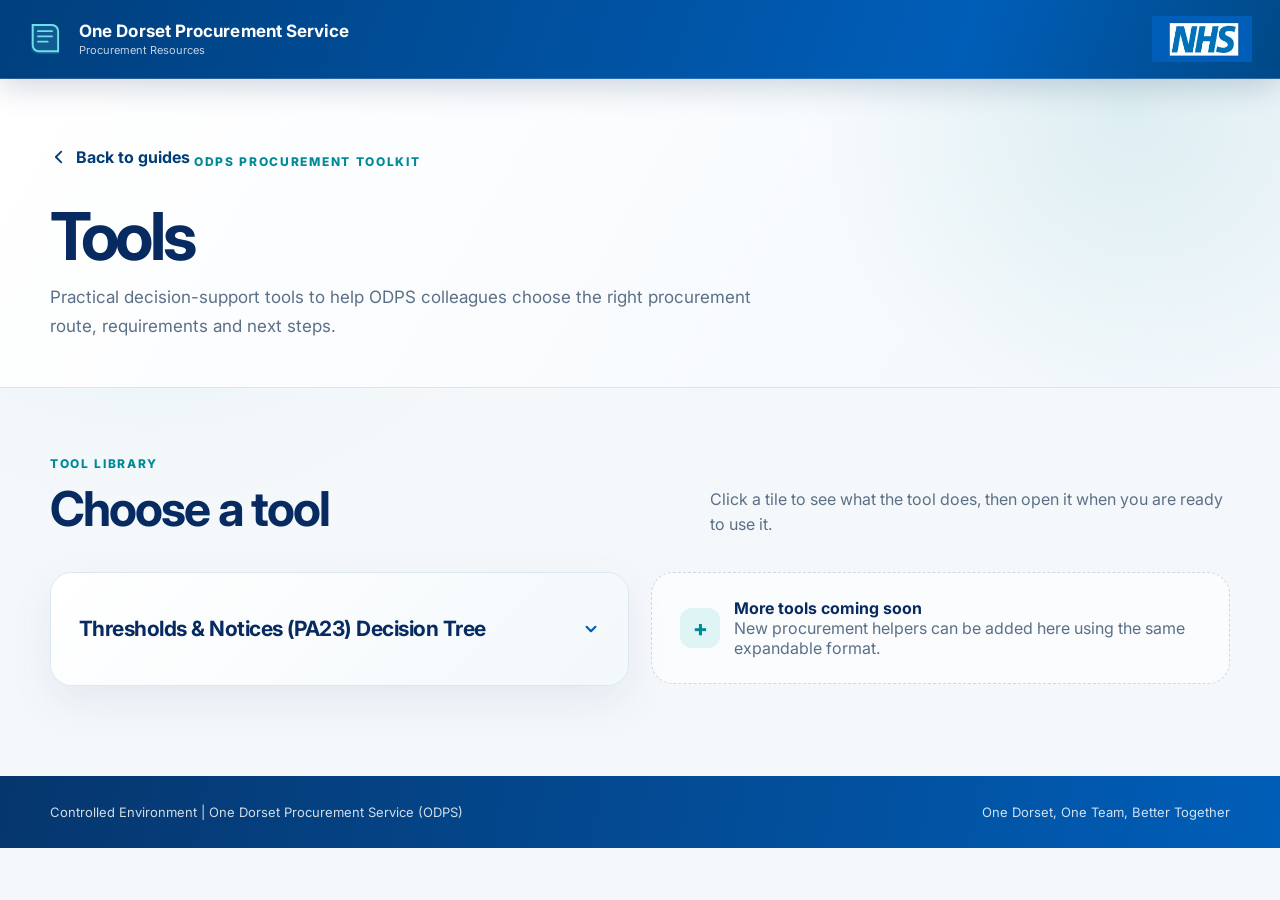
==== tools.html @ b91f0a45 "Add files via upload" ====
<!doctype html>
<html lang="en">
<head>
  <meta charset="utf-8" />
  <meta name="viewport" content="width=device-width, initial-scale=1" />
  <meta name="theme-color" content="#003d78" />
  <title>ODPS Procurement Tools</title>
  <link rel="stylesheet" href="styles.css" />
  <style>
    .tools-page-hero {
      padding: 68px 0 46px;
      background:
        radial-gradient(circle at 88% 10%, rgba(0,138,150,.10), transparent 20rem),
        linear-gradient(120deg, #fff, #f3f8fc);
      border-bottom: 1px solid var(--line);
    }

    .tools-page-hero h1 {
      margin: 10px 0 14px;
      color: var(--navy);
      font-size: clamp(40px, 6vw, 66px);
      line-height: 1;
      letter-spacing: -.05em;
    }

    .tools-page-hero p {
      max-width: 720px;
      margin: 0;
      color: var(--muted);
      font-size: 17px;
      line-height: 1.7;
    }

    .tools-back {
      display: inline-flex;
      align-items: center;
      gap: 8px;
      margin-bottom: 26px;
      color: var(--deep-blue);
      text-decoration: none;
      font-weight: 700;
    }

    .tools-back svg { width: 18px; height: 18px; }

    .tools-library {
      padding: 64px 0 90px;
    }

    .tools-grid {
      display: grid;
      grid-template-columns: repeat(2, minmax(0, 1fr));
      align-items: start;
      gap: 22px;
    }

    .tool-card {
      overflow: hidden;
      border: 1px solid #dbe8f2;
      border-radius: 22px;
      background: #fff;
      box-shadow: 0 16px 44px rgba(10,58,102,.08);
    }

    .tool-summary {
      width: 100%;
      min-height: 112px;
      padding: 25px 66px 25px 28px;
      position: relative;
      display: flex;
      align-items: center;
      border: 0;
      background: linear-gradient(135deg, #fff, #f3f8fb);
      color: var(--navy);
      text-align: left;
      cursor: pointer;
    }

    .tool-summary strong {
      font-size: 21px;
      line-height: 1.3;
      letter-spacing: -.025em;
    }

    .tool-summary svg {
      position: absolute;
      right: 26px;
      width: 22px;
      height: 22px;
      color: var(--nhs-blue);
    }

    .tool-expanded {
      display: none;
      grid-template-columns: 1.08fr .92fr;
      min-height: 360px;
      cursor: pointer;
    }

    .tool-card.is-expanded .tool-summary { display: none; }
    .tool-card.is-expanded .tool-expanded { display: grid; }

    .tool-content {
      padding: 36px;
    }

    .tool-kicker {
      color: var(--teal);
      font-size: 12px;
      font-weight: 800;
      letter-spacing: .11em;
      text-transform: uppercase;
    }

    .tool-content h2 {
      margin: 14px 0 13px;
      color: var(--navy);
      font-size: 30px;
      line-height: 1.16;
      letter-spacing: -.035em;
    }

    .tool-content p {
      margin: 0;
      color: var(--muted);
      line-height: 1.65;
    }

    .tool-actions {
      margin-top: 28px;
      display: flex;
      gap: 10px;
      flex-wrap: wrap;
    }

    .tool-visual {
      position: relative;
      overflow: hidden;
      min-height: 300px;
      background:
        radial-gradient(circle at 70% 18%, rgba(76,213,223,.36), transparent 22%),
        linear-gradient(155deg, #0067b9, #064884 56%, #072d61);
    }

    .tool-visual::before,
    .tool-visual::after {
      content: "";
      position: absolute;
      border-radius: 50%;
      border: 1px solid rgba(255,255,255,.16);
    }

    .tool-visual::before {
      width: 310px; height: 310px;
      right: -120px; top: -120px;
    }

    .tool-visual::after {
      width: 220px; height: 220px;
      right: -60px; top: -60px;
    }

    .decision-tree-icon {
      position: absolute;
      left: 50%;
      top: 50%;
      width: 170px;
      height: 170px;
      transform: translate(-50%, -50%);
      color: rgba(255,255,255,.96);
    }

    .decision-tree-icon circle,
    .decision-tree-icon rect {
      fill: rgba(255,255,255,.12);
      stroke: currentColor;
      stroke-width: 2.3;
    }

    .decision-tree-icon path {
      fill: none;
      stroke: currentColor;
      stroke-width: 2.3;
      stroke-linecap: round;
      stroke-linejoin: round;
    }

    .tool-collapse {
      position: absolute;
      top: 15px;
      right: 15px;
      z-index: 4;
      width: 38px;
      height: 38px;
      display: grid;
      place-items: center;
      padding: 0;
      border: 1px solid rgba(255,255,255,.6);
      border-radius: 999px;
      background: rgba(255,255,255,.94);
      color: var(--deep-blue);
    }

    .tool-expanded { position: relative; }
    .tool-collapse svg { width: 20px; height: 20px; }

    .tools-coming {
      min-height: 112px;
      padding: 24px 28px;
      display: flex;
      align-items: center;
      gap: 14px;
      border: 1px dashed #c8dae8;
      border-radius: 22px;
      background: rgba(255,255,255,.5);
      color: var(--muted);
    }

    .tools-coming span {
      width: 40px;
      height: 40px;
      display: grid;
      place-items: center;
      flex: 0 0 40px;
      border-radius: 12px;
      background: var(--teal-soft);
      color: var(--teal);
      font-size: 22px;
      font-weight: 800;
    }

    .tools-coming strong { color: var(--navy); }

    @media (max-width: 850px) {
      .tools-grid { grid-template-columns: 1fr; }
    }

    @media (max-width: 640px) {
      .tools-page-hero { padding-top: 46px; }
      .tool-expanded {
        grid-template-columns: 1fr;
      }
      .tool-visual {
        min-height: 230px;
        order: -1;
      }
      .tool-content { padding: 28px; }
      .tool-content h2 { font-size: 26px; }
    }
  </style>
</head>
<body>
  <a class="skip-link" href="#main">Skip to content</a>

  <header class="site-header">
    <div class="header-inner">
      <a class="brand" href="index.html" aria-label="ODPS Procurement Guides home">
        <span class="brand-mark" aria-hidden="true">
          <svg viewBox="0 0 48 48">
            <path d="M8 7h24a8 8 0 0 1 8 8v26H16a8 8 0 0 1-8-8V7Z" fill="currentColor" opacity=".16"/>
            <path d="M10 8h22a7 7 0 0 1 7 7v23H17a7 7 0 0 1-7-7V8Z" fill="none" stroke="currentColor" stroke-width="2.2"/>
            <path d="M16 15h16M16 21h16M16 27h11" stroke="currentColor" stroke-width="2.2" stroke-linecap="round"/>
          </svg>
        </span>
        <span>
          <strong>One Dorset Procurement Service</strong>
          <small>Procurement Resources</small>
        </span>
      </a>
      <a class="nhs-logo-link" href="https://intranet.uhd.nhs.uk/" aria-label="Open UHD intranet"><img src="assets/nhs-logo.png" alt="NHS" /></a>
    </div>
  </header>

  <main id="main">
    <section class="tools-page-hero">
      <div class="shell">
        <a class="tools-back" href="index.html">
          <svg viewBox="0 0 20 20" aria-hidden="true"><path d="m12.5 4-6 6 6 6" fill="none" stroke="currentColor" stroke-width="2" stroke-linecap="round" stroke-linejoin="round"/></svg>
          Back to guides
        </a>
        <span class="eyebrow">ODPS Procurement Toolkit</span>
        <h1>Tools</h1>
        <p>Practical decision-support tools to help ODPS colleagues choose the right procurement route, requirements and next steps.</p>
      </div>
    </section>

    <section class="tools-library">
      <div class="shell">
        <div class="section-heading">
          <div>
            <span class="eyebrow">Tool library</span>
            <h2>Choose a tool</h2>
          </div>
          <p>Click a tile to see what the tool does, then open it when you are ready to use it.</p>
        </div>

        <div class="tools-grid">
          <article class="tool-card is-collapsed" id="threshold-tool-card">
            <button class="tool-summary" type="button" aria-expanded="false" aria-controls="threshold-tool-details">
              <strong>Thresholds &amp; Notices (PA23) Decision Tree</strong>
              <svg viewBox="0 0 20 20" aria-hidden="true"><path d="m6 8 4 4 4-4" fill="none" stroke="currentColor" stroke-width="2" stroke-linecap="round" stroke-linejoin="round"/></svg>
            </button>

            <div class="tool-expanded" id="threshold-tool-details">
              <div class="tool-content">
                <div class="tool-kicker">Procurement Act 2023</div>
                <h2>Thresholds &amp; Notices (PA23) Decision Tree</h2>
                <p>Work through a short decision tree to identify the relevant UK public procurement threshold and the mandatory or contextual notices associated with it.</p>
                <div class="tool-actions">
                  <a class="primary-button" href="tools/thresholds-notices-pa23.html">
                    Open tool
                    <svg viewBox="0 0 20 20" aria-hidden="true"><path d="m7 4 6 6-6 6" fill="none" stroke="currentColor" stroke-width="2" stroke-linecap="round" stroke-linejoin="round"/></svg>
                  </a>
                </div>
              </div>

              <div class="tool-visual" aria-hidden="true">
                <svg class="decision-tree-icon" viewBox="0 0 180 180">
                  <rect x="58" y="18" width="64" height="34" rx="10"/>
                  <circle cx="48" cy="104" r="22"/>
                  <circle cx="90" cy="142" r="22"/>
                  <circle cx="132" cy="104" r="22"/>
                  <path d="M90 52v25M90 77H48v5M90 77h42v5M90 77v43"/>
                  <path d="M40 103h16M82 141h16M124 103h16"/>
                </svg>
              </div>

              <button class="tool-collapse" type="button" aria-label="Collapse Thresholds and Notices tool">
                <svg viewBox="0 0 20 20" aria-hidden="true"><path d="m6 12 4-4 4 4" fill="none" stroke="currentColor" stroke-width="2" stroke-linecap="round" stroke-linejoin="round"/></svg>
              </button>
            </div>
          </article>

          <aside class="tools-coming">
            <span aria-hidden="true">+</span>
            <div>
              <strong>More tools coming soon</strong><br>
              New procurement helpers can be added here using the same expandable format.
            </div>
          </aside>
        </div>
      </div>
    </section>
  </main>

  <footer>
    <div class="shell footer-inner">
      <span>Controlled Environment | One Dorset Procurement Service (ODPS)</span>
      <span>One Dorset, One Team, Better Together</span>
    </div>
  </footer>

  <script>
    const card = document.querySelector("#threshold-tool-card");
    const summary = card.querySelector(".tool-summary");
    const collapse = card.querySelector(".tool-collapse");

    function setExpanded(expanded) {
      card.classList.toggle("is-expanded", expanded);
      card.classList.toggle("is-collapsed", !expanded);
      summary.setAttribute("aria-expanded", String(expanded));
    }

    card.addEventListener("click", (event) => {
      const interactive = event.target.closest("button, a, input, select, textarea, label");

      if (interactive === summary) {
        setExpanded(!card.classList.contains("is-expanded"));
        return;
      }

      if (interactive) return;
      setExpanded(!card.classList.contains("is-expanded"));
    });

    collapse.addEventListener("click", () => {
      setExpanded(false);
      summary.focus();
    });
  </script>
</body>
</html>
---- styles.css ----
@import url('https://fonts.googleapis.com/css2?family=Inter:wght@400;500;600;700;800&display=swap');

:root {
  --nhs-blue: #005eb8;
  --deep-blue: #003d78;
  --navy: #072b61;
  --ink: #102a43;
  --muted: #5b7087;
  --teal: #008a96;
  --teal-soft: #dff4f4;
  --sky: #e9f3fb;
  --paper: #ffffff;
  --off-white: #f5f8fb;
  --line: #d9e5ef;
  --green: #4c9f38;
  --shadow: 0 24px 70px rgba(0, 50, 100, .16);
  --radius: 24px;
}

* { box-sizing: border-box; }

html {
  scroll-behavior: smooth;
  background: var(--off-white);
}

body {
  margin: 0;
  color: var(--ink);
  background:
    radial-gradient(circle at 12% 10%, rgba(0, 174, 199, .08), transparent 28rem),
    var(--off-white);
  font-family: Inter, Arial, Helvetica, sans-serif;
  -webkit-font-smoothing: antialiased;
}

button, a { font: inherit; }
button { cursor: pointer; }

img { max-width: 100%; display: block; }

.skip-link {
  position: fixed;
  top: 10px;
  left: 10px;
  z-index: 100;
  padding: 10px 14px;
  border-radius: 10px;
  background: #fff;
  color: var(--navy);
  transform: translateY(-160%);
}
.skip-link:focus { transform: translateY(0); }

.shell {
  width: min(1180px, calc(100% - 48px));
  margin: 0 auto;
}

.site-header {
  position: sticky;
  top: 0;
  z-index: 30;
  color: white;
  background: linear-gradient(110deg, #003f7d 0%, #005eb8 75%, #004987 100%);
  border-bottom: 1px solid rgba(255,255,255,.16);
  box-shadow: 0 8px 30px rgba(0, 38, 82, .18);
}

.header-inner {
  width: min(1280px, calc(100% - 48px));
  min-height: 78px;
  margin: 0 auto;
  display: flex;
  align-items: center;
  justify-content: space-between;
}

.brand {
  color: white;
  display: inline-flex;
  align-items: center;
  gap: 13px;
  text-decoration: none;
}

.brand-mark {
  width: 42px;
  height: 42px;
  display: grid;
  place-items: center;
  color: #6ee0e8;
}
.brand-mark svg { width: 100%; height: 100%; }

.brand strong {
  display: block;
  font-size: 19px;
  letter-spacing: .02em;
}
.brand small {
  display: block;
  margin-top: 2px;
  font-size: 12px;
  color: rgba(255,255,255,.76);
}

.nhs-badge {
  background: #fff;
  color: var(--nhs-blue);
  padding: 4px 9px 3px;
  font-size: 27px;
  font-weight: 800;
  letter-spacing: -2px;
  font-style: italic;
  line-height: 1;
  transform: skew(-1deg);
}

.hero {
  position: relative;
  overflow: hidden;
  background:
    linear-gradient(120deg, rgba(255,255,255,.96), rgba(243,249,253,.96));
  border-bottom: 1px solid var(--line);
}

.hero::after {
  content: "";
  position: absolute;
  right: -120px;
  bottom: -180px;
  width: 480px;
  height: 480px;
  border-radius: 50%;
  border: 1px solid rgba(0, 94, 184, .10);
  box-shadow:
    0 0 0 55px rgba(0, 94, 184, .025),
    0 0 0 110px rgba(0, 138, 150, .022);
}

.hero-grid {
  min-height: 590px;
  display: grid;
  grid-template-columns: 1.15fr .85fr;
  align-items: center;
  gap: 80px;
  padding-top: 72px;
  padding-bottom: 72px;
  position: relative;
  z-index: 2;
}

.eyebrow {
  display: inline-block;
  color: var(--teal);
  font-size: 12px;
  font-weight: 800;
  letter-spacing: .14em;
  text-transform: uppercase;
}

.hero h1 {
  margin: 16px 0 20px;
  color: var(--navy);
  font-size: clamp(46px, 6vw, 76px);
  line-height: .98;
  letter-spacing: -.055em;
}
.hero h1 span { color: var(--nhs-blue); }

.hero-lead {
  max-width: 670px;
  margin: 0 0 32px;
  color: var(--muted);
  font-size: 18px;
  line-height: 1.7;
}

.primary-cta,
.primary-button,
.secondary-button,
.text-button,
.icon-button {
  border: 0;
  text-decoration: none;
  display: inline-flex;
  align-items: center;
  justify-content: center;
}

.reader-tools {
  justify-self: end;
  display: flex;
  align-items: center;
  gap: 9px;
}

.reader-download {
  min-height: 40px;
  padding: 0 13px;
  display: inline-flex;
  align-items: center;
  justify-content: center;
  gap: 7px;
  border: 1px solid #cbd9e3;
  border-radius: 10px;
  background: #fff;
  color: var(--deep-blue);
  text-decoration: none;
  font-size: 13px;
  font-weight: 700;
  transition: background .18s ease, border-color .18s ease, transform .18s ease;
}
.reader-download[hidden] { display: none; }
.reader-download:hover {
  transform: translateY(-1px);
  background: #f4f9fc;
  border-color: #9fbdd0;
}
.reader-download:focus-visible {
  outline: 3px solid rgba(0, 94, 184, .24);
  outline-offset: 2px;
}
.reader-download svg { width: 17px; height: 17px; }

.primary-cta,
.primary-button {
  gap: 9px;
  padding: 14px 20px;
  border-radius: 12px;
  background: linear-gradient(135deg, var(--nhs-blue), #003f7d);
  color: #fff;
  font-weight: 700;
  box-shadow: 0 12px 28px rgba(0, 94, 184, .22);
  transition: transform .18s ease, box-shadow .18s ease;
}

.primary-cta:hover,
.primary-button:hover {
  transform: translateY(-2px);
  box-shadow: 0 16px 34px rgba(0, 94, 184, .28);
}
.primary-cta svg, .primary-button svg, .secondary-button svg, .text-button svg {
  width: 18px;
  height: 18px;
}

.hero-card {
  min-height: 420px;
  display: grid;
  place-items: center;
  perspective: 1400px;
}

.mini-book {
  width: min(390px, 90%);
  aspect-ratio: .76;
  position: relative;
  transform: rotateY(-8deg) rotateX(3deg) rotateZ(1deg);
  transform-style: preserve-3d;
}

.mini-page {
  position: absolute;
  inset: 0;
  border-radius: 4px 16px 16px 4px;
  background: #fff;
  border: 1px solid #dfeaf3;
  box-shadow: var(--shadow);
}

.mini-page-back {
  transform: translate(16px, 10px);
  background: #ecf4fa;
}

.mini-page-front {
  overflow: hidden;
  padding: 44px 38px;
}

.mini-page-front::before {
  content: "";
  position: absolute;
  top: 0; left: 0; right: 0;
  height: 18px;
  background: linear-gradient(90deg, var(--deep-blue), var(--nhs-blue));
}

.mini-topline {
  width: 92px;
  height: 7px;
  margin-bottom: 44px;
  background: var(--teal);
  border-radius: 999px;
}

.mini-number {
  color: rgba(0,94,184,.15);
  font-size: 78px;
  line-height: 1;
  font-weight: 800;
  letter-spacing: -.08em;
}

.mini-title {
  margin-top: -10px;
  color: var(--navy);
  font-size: 24px;
  line-height: 1.2;
  font-weight: 800;
}

.mini-lines {
  margin: 36px 0;
  display: grid;
  gap: 12px;
}
.mini-lines span {
  height: 8px;
  border-radius: 999px;
  background: #e7eef5;
}
.mini-lines span:nth-child(1){ width: 92%; }
.mini-lines span:nth-child(2){ width: 76%; }
.mini-lines span:nth-child(3){ width: 84%; }

.mini-button {
  position: absolute;
  left: 38px; right: 38px; bottom: 38px;
  padding: 14px 18px;
  border-radius: 10px;
  background: var(--nhs-blue);
  color: white;
  text-align: center;
  font-weight: 700;
}

.hero-glow {
  position: absolute;
  border-radius: 999px;
  filter: blur(1px);
  pointer-events: none;
}
.hero-glow-one {
  width: 300px; height: 300px;
  left: -110px; top: 80px;
  background: rgba(0, 138, 150, .07);
}
.hero-glow-two {
  width: 200px; height: 200px;
  left: 44%; bottom: -100px;
  background: rgba(0, 94, 184, .06);
}


.hero-quick-links {
  margin-top: 28px;
}

.hero-quick-label {
  display: block;
  margin-bottom: 10px;
  color: #6e8294;
  font-size: 11px;
  font-weight: 800;
  letter-spacing: .12em;
  text-transform: uppercase;
}

.hero-quick-row {
  display: flex;
  align-items: center;
  flex-wrap: wrap;
  gap: 12px;
}

.hero-quick-link {
  width: 148px;
  min-height: 54px;
  display: grid;
  place-items: center;
  padding: 7px 10px;
  overflow: hidden;
  border: 1px solid #d7e2eb;
  border-radius: 12px;
  background: rgba(255,255,255,.9);
  box-shadow: 0 8px 22px rgba(10, 58, 102, .08);
  transition: transform .18s ease, box-shadow .18s ease, border-color .18s ease;
}

.hero-quick-link:hover {
  transform: translateY(-2px);
  border-color: #b8cedd;
  box-shadow: 0 12px 26px rgba(10, 58, 102, .12);
}

.hero-quick-link:focus-visible {
  outline: 3px solid rgba(0, 94, 184, .28);
  outline-offset: 3px;
}

.hero-quick-link img {
  width: 100%;
  max-height: 44px;
  object-fit: contain;
  display: block;
}

@media (max-width: 680px) {
  .hero-quick-links {
    margin-top: 24px;
  }

  .hero-quick-row {
    gap: 10px;
  }

  .hero-quick-link {
    width: min(46vw, 142px);
    min-height: 50px;
  }

  .hero-quick-link img {
    max-height: 40px;
  }
}

.guide-section { padding: 88px 0 100px; }

.section-heading {
  display: flex;
  align-items: end;
  justify-content: space-between;
  gap: 60px;
  margin-bottom: 34px;
}

.section-heading h2 {
  margin: 7px 0 0;
  font-size: clamp(32px, 4vw, 48px);
  color: var(--navy);
  letter-spacing: -.04em;
}

.section-heading p {
  max-width: 520px;
  margin: 0;
  color: var(--muted);
  line-height: 1.6;
}

.guide-grid {
  display: grid;
  grid-template-columns: repeat(12, 1fr);
  gap: 24px;
}

.guide-card {
  grid-column: span 6;
  min-height: 390px;
  display: grid;
  grid-template-columns: 1.1fr .9fr;
  overflow: hidden;
  border: 1px solid #dbe8f2;
  border-radius: var(--radius);
  background: #fff;
  box-shadow: 0 18px 50px rgba(10, 58, 102, .09);
  transition: transform .2s ease, box-shadow .2s ease;
}

.guide-card:hover {
  transform: translateY(-4px);
  box-shadow: 0 24px 58px rgba(10, 58, 102, .13);
}

.guide-card-content {
  padding: 38px;
  display: flex;
  flex-direction: column;
}

.guide-kicker {
  display: flex;
  align-items: center;
  gap: 9px;
  color: var(--teal);
  font-size: 12px;
  font-weight: 800;
  letter-spacing: .1em;
  text-transform: uppercase;
}

.guide-kicker::before {
  content: "";
  width: 26px;
  height: 3px;
  border-radius: 999px;
  background: currentColor;
}

.guide-card h3 {
  margin: 17px 0 14px;
  color: var(--navy);
  font-size: 31px;
  line-height: 1.15;
  letter-spacing: -.035em;
}

.guide-card p {
  margin: 0;
  color: var(--muted);
  line-height: 1.65;
}

.guide-card-meta {
  margin-top: 22px;
  display: flex;
  gap: 16px;
  color: #5d7186;
  font-size: 13px;
}

.guide-card-actions {
  margin-top: auto;
  padding-top: 28px;
  display: flex;
  flex-wrap: wrap;
  align-items: center;
  gap: 10px;
}

.guide-card-actions .primary-button,
.guide-card-actions .secondary-button {
  margin: 0;
}

.guide-download-button {
  padding: 13px 16px;
}

.guide-cover {
  position: relative;
  overflow: hidden;
  min-height: 340px;
  background:
    radial-gradient(circle at 76% 20%, rgba(94, 217, 226, .45), transparent 25%),
    linear-gradient(155deg, #0066ba 0%, #034784 55%, #062d61 100%);
}

.guide-cover::before,
.guide-cover::after {
  content: "";
  position: absolute;
  border-radius: 50%;
  border: 1px solid rgba(255,255,255,.14);
}
.guide-cover::before { width: 310px; height: 310px; right: -115px; top: -110px; }
.guide-cover::after { width: 230px; height: 230px; right: -65px; top: -65px; }

.cover-badge {
  position: absolute;
  top: 28px;
  left: 28px;
  padding: 8px 11px;
  border-radius: 9px;
  background: rgba(255,255,255,.95);
  color: var(--nhs-blue);
  font-weight: 800;
  font-style: italic;
}

.cover-book {
  position: absolute;
  width: 58%;
  aspect-ratio: .74;
  right: 16%;
  bottom: -10%;
  border-radius: 3px 15px 15px 3px;
  background: #fff;
  box-shadow: 0 28px 50px rgba(0,0,0,.30);
  transform: rotate(-4deg);
}

.cover-book::before {
  content: "";
  position: absolute;
  top: 0; left: 0; right: 0;
  height: 14px;
  background: var(--teal);
}

.cover-book-lines {
  padding: 46px 24px 24px;
}

.cover-book-lines strong {
  display: block;
  color: var(--navy);
  font-size: 21px;
  line-height: 1.2;
}

.cover-book-lines i {
  display: block;
  width: 72%;
  height: 6px;
  margin: 22px 0 0;
  border-radius: 999px;
  background: #ddeaf3;
}
.cover-book-lines i + i { margin-top: 9px; width: 86%; }
.cover-book-lines i + i + i { width: 62%; }

.coming-soon {
  grid-column: span 6;
  min-height: 390px;
  display: grid;
  place-items: center;
  text-align: center;
  padding: 40px;
  border: 1px dashed #c9dbe8;
  border-radius: var(--radius);
  background: rgba(255,255,255,.48);
}

.coming-soon-icon {
  width: 60px;
  height: 60px;
  margin: 0 auto 18px;
  display: grid;
  place-items: center;
  border-radius: 18px;
  background: var(--teal-soft);
  color: var(--teal);
  font-size: 28px;
}
.coming-soon h3 { color: var(--navy); margin: 0 0 9px; }
.coming-soon p { margin: 0; color: var(--muted); line-height: 1.6; }

.principles {
  padding: 20px 0 90px;
}
.principles-grid {
  display: grid;
  grid-template-columns: repeat(3, 1fr);
  gap: 22px;
}
.principles article {
  padding: 26px 28px;
  border-top: 3px solid #d8eaf2;
}
.principle-icon {
  width: 34px; height: 34px;
  display: grid; place-items: center;
  border-radius: 50%;
  background: #e9f6f6;
  color: var(--teal);
  font-weight: 800;
}
.principles h3 { margin: 16px 0 9px; color: var(--navy); }
.principles p { margin: 0; color: var(--muted); line-height: 1.6; font-size: 14px; }

footer {
  padding: 28px 0;
  color: rgba(255,255,255,.82);
  background: linear-gradient(100deg, #06366d, #005eb8);
}
.footer-inner {
  display: flex;
  justify-content: space-between;
  gap: 24px;
  font-size: 13px;
}

/* Reader */
.reader {
  position: fixed;
  inset: 0;
  z-index: 60;
  color: var(--ink);
  background:
    radial-gradient(circle at 50% -10%, rgba(0,94,184,.11), transparent 34rem),
    #eef4f8;
  overflow: auto;
}

.reader[hidden] { display: none; }

.reader-topbar {
  height: 72px;
  position: sticky;
  top: 0;
  z-index: 10;
  display: grid;
  grid-template-columns: 1fr auto 1fr;
  align-items: center;
  padding: 0 24px;
  background: rgba(255,255,255,.94);
  backdrop-filter: blur(14px);
  border-bottom: 1px solid #dbe5ed;
}

.text-button {
  justify-self: start;
  gap: 8px;
  padding: 9px 12px;
  background: transparent;
  color: var(--deep-blue);
  font-weight: 700;
  border-radius: 9px;
}
.text-button:hover { background: #edf4f8; }

.reader-brand {
  text-align: center;
}
.reader-brand strong {
  display: block;
  color: var(--navy);
  font-size: 15px;
}
.reader-brand span {
  display: block;
  margin-top: 2px;
  color: var(--muted);
  font-size: 12px;
}

.icon-button {
  width: 40px;
  height: 40px;
  justify-self: end;
  border-radius: 10px;
  background: #eff5f8;
  color: var(--deep-blue);
}
.icon-button svg { width: 20px; height: 20px; }

.zoom-controls {
  min-height: 40px;
  display: inline-flex;
  align-items: center;
  overflow: hidden;
  border: 1px solid #cbd9e3;
  border-radius: 10px;
  background: #fff;
}

.zoom-button,
.zoom-value {
  height: 38px;
  border: 0;
  background: transparent;
  color: var(--deep-blue);
}

.zoom-button {
  width: 38px;
  display: grid;
  place-items: center;
}
.zoom-button svg { width: 18px; height: 18px; }

.zoom-value {
  min-width: 58px;
  padding: 0 8px;
  border-left: 1px solid #e0e8ee;
  border-right: 1px solid #e0e8ee;
  font-size: 12px;
  font-weight: 800;
}
.zoom-button:hover:not(:disabled),
.zoom-value:hover { background: #f2f7fa; }
.zoom-button:disabled { opacity: .35; cursor: default; }
.zoom-button:focus-visible,
.zoom-value:focus-visible {
  outline: 3px solid rgba(0, 94, 184, .24);
  outline-offset: -3px;
}

.fullscreen-button {
  min-height: 40px;
  padding: 0 12px;
  display: inline-flex;
  align-items: center;
  justify-content: center;
  gap: 7px;
  border: 0;
  border-radius: 10px;
  background: #eff5f8;
  color: var(--deep-blue);
  font-size: 13px;
  font-weight: 700;
}
.fullscreen-button:hover { background: #e4eef4; }
.fullscreen-button:focus-visible {
  outline: 3px solid rgba(0, 94, 184, .24);
  outline-offset: 2px;
}
.fullscreen-button svg { width: 19px; height: 19px; }

.reader-stage {
  width: min(1480px, calc(100% - 44px));
  margin: 0 auto;
  padding: 34px 0 42px;
  display: grid;
  grid-template-columns: minmax(180px, .6fr) minmax(500px, 820px) minmax(220px, .75fr);
  gap: 32px;
  align-items: start;
}

.step-rail,
.reader-meta {
  position: sticky;
  top: 106px;
}

.step-rail {
  max-height: calc(100vh - 132px);
  overflow-y: auto;
  overscroll-behavior: contain;
  padding-right: 8px;
  scrollbar-width: thin;
}

.step-rail-title {
  margin-bottom: 14px;
  color: #7a8b9a;
  font-size: 11px;
  font-weight: 800;
  letter-spacing: .12em;
  text-transform: uppercase;
}
.step-rail ol {
  list-style: none;
  margin: 0;
  padding: 0;
}
.step-item {
  position: relative;
  min-height: 66px;
  padding: 10px 6px 10px 45px;
  color: #6e8294;
}
.step-item::before {
  content: attr(data-step);
  position: absolute;
  left: 0; top: 8px;
  width: 28px; height: 28px;
  display: grid; place-items: center;
  border-radius: 50%;
  border: 1px solid #bfd0dc;
  background: #eef4f8;
  font-size: 11px;
  font-weight: 800;
}
.step-item:not(:last-child)::after {
  content: "";
  position: absolute;
  left: 13px;
  top: 40px;
  bottom: -8px;
  width: 1px;
  background: #cbd9e3;
}
.step-item strong {
  display: block;
  font-size: 13px;
  line-height: 1.35;
}
.step-item.active { color: var(--navy); }
.step-item.active::before {
  border-color: var(--teal);
  background: var(--teal);
  color: white;
  box-shadow: 0 0 0 5px rgba(0,138,150,.10);
}
.step-item.done::before {
  content: "✓";
  border-color: #79b96a;
  background: #79b96a;
  color: white;
}

.book-wrap {
  min-width: 0;
  padding: 0 4px 8px;
}

.book-viewport {
  width: min(100%, 790px);
  margin: 0 auto;
  overflow: visible;
  scrollbar-width: thin;
  overscroll-behavior: contain;
}

.book-viewport.is-pannable {
  max-height: calc(100vh - 190px);
  overflow: auto;
  cursor: grab;
  touch-action: none;
  border-radius: 8px;
}

.book-viewport.is-panning {
  cursor: grabbing;
  user-select: none;
}

.book-viewport.is-pannable .page-turner,
.book-viewport.is-pannable #guide-page {
  cursor: inherit;
  user-select: none;
  -webkit-user-drag: none;
}

.book-viewport::-webkit-scrollbar {
  width: 10px;
  height: 10px;
}
.book-viewport::-webkit-scrollbar-thumb {
  background: #bfd0dc;
  border-radius: 999px;
  border: 2px solid #eef4f8;
}

.reader:fullscreen {
  background: #eaf1f6;
}
.reader:fullscreen .reader-stage {
  width: min(1760px, calc(100% - 40px));
  grid-template-columns: minmax(180px, .55fr) minmax(560px, 980px) minmax(220px, .7fr);
}
.reader:fullscreen .book-viewport {
  width: min(100%, 920px);
}
.reader:fullscreen .book-shell {
  width: min(100%, 920px);
}
.reader:fullscreen .reader-actions,
.reader:fullscreen .step-resource-link {
  width: min(100%, 920px);
}

.book-shell {
  position: relative;
  width: min(100%, 790px);
  margin: 0 auto;
  aspect-ratio: 1055 / 1491;
  perspective: 1800px;
}

.page-stack,
.page-turner {
  position: absolute;
  inset: 0;
  border-radius: 4px 15px 15px 4px;
  transform-origin: left center;
}

.page-stack {
  background: #fff;
  border: 1px solid #d5e0e8;
}
.page-stack-3 { transform: translate(15px, 11px); opacity: .48; }
.page-stack-2 { transform: translate(10px, 7px); opacity: .7; }
.page-stack-1 { transform: translate(5px, 3px); opacity: .9; }

.page-turner {
  overflow: hidden;
  background: white;
  box-shadow: 0 20px 60px rgba(12, 50, 82, .18);
  border: 1px solid #cfdce6;
  backface-visibility: hidden;
}
.page-turner::after {
  content: "";
  position: absolute;
  inset: 0 auto 0 0;
  width: 18px;
  background: linear-gradient(90deg, rgba(0,39,78,.11), transparent);
  pointer-events: none;
}
.page-turner img {
  width: 100%;
  height: 100%;
  object-fit: contain;
  background: #fff;
}

.page-turner.turn-next {
  animation: pageTurnNext .52s cubic-bezier(.55,.05,.35,1);
}
.page-turner.turn-prev {
  animation: pageTurnPrev .52s cubic-bezier(.55,.05,.35,1);
}

@keyframes pageTurnNext {
  0% { transform: rotateY(0deg); filter: brightness(1); }
  46% { transform: rotateY(-12deg) translateX(-1.4%); filter: brightness(.92); }
  52% { opacity: .15; }
  53% { transform: rotateY(10deg) translateX(1%); opacity: .15; }
  100% { transform: rotateY(0deg); opacity: 1; filter: brightness(1); }
}
@keyframes pageTurnPrev {
  0% { transform: rotateY(0deg); filter: brightness(1); }
  46% { transform: rotateY(12deg) translateX(1.4%); filter: brightness(.92); }
  52% { opacity: .15; }
  53% { transform: rotateY(-10deg) translateX(-1%); opacity: .15; }
  100% { transform: rotateY(0deg); opacity: 1; filter: brightness(1); }
}

.reader-actions {
  width: min(100%, 790px);
  margin: 24px auto 0;
  display: grid;
  grid-template-columns: 1fr auto 1fr;
  align-items: center;
  gap: 12px;
}

.secondary-button {
  justify-self: start;
  gap: 8px;
  padding: 13px 18px;
  border: 1px solid #cbd9e3;
  border-radius: 11px;
  background: #fff;
  color: var(--deep-blue);
  font-weight: 700;
}
.secondary-button:disabled {
  opacity: .42;
  cursor: default;
}
.reader-actions .primary-button { justify-self: end; }

.mobile-progress {
  width: 80px;
  height: 5px;
  border-radius: 999px;
  background: #d7e3eb;
  overflow: hidden;
  position: relative;
}
.mobile-progress::after {
  content: "";
  position: absolute;
  inset: 0;
  transform-origin: left center;
  transform: scaleX(var(--progress, .33));
  background: var(--teal);
  transition: transform .25s ease;
}

.reader-meta {
  padding: 26px;
  border: 1px solid #dbe7ef;
  border-radius: 18px;
  background: rgba(255,255,255,.74);
}
.reader-meta h2 {
  margin: 8px 0 12px;
  color: var(--navy);
  font-size: 24px;
  letter-spacing: -.025em;
}
.reader-meta > p {
  margin: 0;
  color: var(--muted);
  font-size: 14px;
  line-height: 1.65;
}

.reader-guide-link {
  display: block;
  margin-top: 22px;
  padding-top: 20px;
  border-top: 1px solid #dbe7ef;
  border-radius: 12px;
  text-decoration: none;
  transition: transform .18s ease, opacity .18s ease;
}

.reader-guide-link[hidden] {
  display: none;
}

.reader-guide-link:hover {
  transform: translateY(-2px);
}

.reader-guide-link:focus-visible {
  outline: 3px solid rgba(0, 94, 184, .35);
  outline-offset: 4px;
}

.reader-guide-link img {
  width: 100%;
  height: auto;
  display: block;
  border-radius: 10px;
  border: 1px solid #d7e1e8;
  background: #fff;
}

.sr-only {
  position: absolute !important;
  width: 1px !important;
  height: 1px !important;
  padding: 0 !important;
  margin: -1px !important;
  overflow: hidden !important;
  clip: rect(0, 0, 0, 0) !important;
  white-space: nowrap !important;
  border: 0 !important;
}

.reader-tip {
  display: flex;
  gap: 12px;
  align-items: flex-start;
  margin-top: 22px;
  padding-top: 20px;
  border-top: 1px solid #dbe7ef;
  color: #6d8090;
}
.reader-tip span {
  width: 32px; height: 32px;
  flex: 0 0 32px;
  display: grid; place-items: center;
  border-radius: 8px;
  background: #eaf3f7;
}
.reader-tip p { margin: 0; font-size: 12px; line-height: 1.5; }

body.reader-open { overflow: hidden; }

@media (max-width: 1120px) {
  .reader-stage {
    grid-template-columns: 150px minmax(480px, 720px);
  }
  .reader-meta { display: none; }
}

@media (max-width: 900px) {
  .reader-download,
  .fullscreen-button { width: 40px; min-width: 40px; padding: 0; }
  .reader-download span,
  .fullscreen-button span { display: none; }

  .hero-grid {
    grid-template-columns: 1fr;
    min-height: auto;
    gap: 30px;
    padding-top: 60px;
  }
  .hero-card { min-height: 360px; }
  .mini-book { width: 300px; }
  .guide-card { grid-column: span 12; }
  .coming-soon { grid-column: span 12; min-height: 250px; }
  .principles-grid { grid-template-columns: 1fr; }
  .reader-stage {
    width: min(900px, calc(100% - 28px));
    grid-template-columns: 1fr;
    padding-top: 22px;
  }
  .step-rail { display: none; }
  .book-shell { width: min(100%, 690px); }
}

@media (max-width: 680px) {
  .shell, .header-inner { width: min(100% - 28px, 1180px); }
  .header-inner { min-height: 66px; }
  .brand small { display: none; }
  .nhs-badge { font-size: 24px; }

  .hero-grid { padding-top: 48px; padding-bottom: 56px; }
  .hero h1 { font-size: clamp(40px, 13vw, 58px); }
  .hero-lead { font-size: 16px; }
  .hero-card { display: none; }

  .guide-section { padding: 62px 0 70px; }
  .section-heading {
    display: block;
    margin-bottom: 24px;
  }
  .section-heading p { margin-top: 15px; }
  .guide-card {
    display: flex;
    flex-direction: column-reverse;
    min-height: 0;
  }
  .guide-cover { min-height: 260px; }
  .guide-card-content { padding: 28px; }
  .guide-card h3 { font-size: 27px; }
  .guide-card button { margin-top: 26px; }
  .principles { padding-bottom: 60px; }
  .footer-inner { display: grid; }

  .reader-topbar {
    height: 64px;
    padding: 0 12px;
    grid-template-columns: auto 1fr;
    gap: 8px;
  }
  .reader-brand { display: none; }
  .reader-download { width: 40px; padding: 0; }
  .reader-download span { display: none; }
  .reader-tools { gap: 5px; }
  .zoom-controls { min-height: 38px; }
  .zoom-button { width: 34px; height: 36px; }
  .zoom-value { min-width: 48px; height: 36px; padding: 0 5px; font-size: 11px; }
  .fullscreen-button { width: 40px; min-width: 40px; height: 40px; padding: 0; }
  .fullscreen-button span { display: none; }
  .text-button { font-size: 0; width: 40px; height: 40px; padding: 0; }
  .text-button svg { width: 22px; height: 22px; }

  .reader-stage { width: calc(100% - 18px); padding: 16px 0 24px; }
  .book-shell {
    width: 100%;
    aspect-ratio: 1055 / 1491;
  }
  .page-stack-3 { transform: translate(6px, 5px); }
  .page-stack-2 { transform: translate(4px, 3px); }
  .page-stack-1 { transform: translate(2px, 1px); }

  .reader-actions {
    margin-top: 16px;
    grid-template-columns: auto 1fr auto;
  }
  .secondary-button, .primary-button {
    min-width: 48px;
    min-height: 46px;
    padding: 12px;
  }
  .secondary-button { font-size: 0; }
  .secondary-button svg { width: 20px; height: 20px; }
  .primary-button span { font-size: 14px; }
  .mobile-progress { justify-self: center; width: min(110px, 100%); }
}

@media (prefers-reduced-motion: reduce) {
  *, *::before, *::after {
    scroll-behavior: auto !important;
    animation-duration: .01ms !important;
    animation-iteration-count: 1 !important;
    transition-duration: .01ms !important;
  }
}

/* Contextual quick link shown only on guide steps that provide an external resource. */
.step-resource-link {
  width: min(100%, 790px);
  margin: 0 auto 16px;
  min-height: 68px;
  display: grid;
  grid-template-columns: auto 1fr auto;
  align-items: center;
  gap: 14px;
  padding: 13px 16px;
  border: 1px solid #b9dfe2;
  border-radius: 14px;
  background: linear-gradient(110deg, rgba(230, 248, 249, .96), rgba(255, 255, 255, .98));
  color: var(--navy);
  text-decoration: none;
  box-shadow: 0 10px 28px rgba(0, 74, 105, .07);
  transition: transform .18s ease, border-color .18s ease, box-shadow .18s ease;
}
.step-resource-link[hidden] { display: none; }
.step-resource-link:hover {
  transform: translateY(-2px);
  border-color: #78c9cf;
  box-shadow: 0 14px 32px rgba(0, 74, 105, .11);
}
.step-resource-link:focus-visible {
  outline: 3px solid rgba(0, 94, 184, .28);
  outline-offset: 3px;
}
.step-resource-icon {
  width: 42px;
  height: 42px;
  display: grid;
  place-items: center;
  border-radius: 12px;
  background: var(--teal);
  color: white;
}
.step-resource-icon svg { width: 21px; height: 21px; }
.step-resource-link small {
  display: block;
  margin-bottom: 3px;
  color: var(--teal);
  font-size: 10px;
  font-weight: 800;
  letter-spacing: .1em;
  text-transform: uppercase;
}
.step-resource-link strong {
  display: block;
  font-size: 14px;
  line-height: 1.35;
}
.step-resource-arrow {
  color: var(--nhs-blue);
  font-size: 20px;
  font-weight: 700;
}

@media (max-width: 680px) {
  .step-resource-link {
    margin: 0 auto 12px;
    padding: 11px 13px;
    min-height: 62px;
  }
  .step-resource-icon {
    width: 38px;
    height: 38px;
  }
  .step-resource-link strong { font-size: 13px; }
}


/* Slightly larger presentation for the landscape Interim SFI guide */
.reader.wide-guide .reader-stage {
  width: min(1620px, calc(100% - 36px));
  grid-template-columns: minmax(160px, .5fr) minmax(600px, 960px) minmax(210px, .65fr);
  gap: 28px;
}

.reader.wide-guide .book-viewport,
.reader.wide-guide .book-shell,
.reader.wide-guide .reader-actions,
.reader.wide-guide .step-resource-link {
  width: min(100%, 900px);
}

.reader:fullscreen.wide-guide .reader-stage {
  width: min(1840px, calc(100% - 36px));
  grid-template-columns: minmax(160px, .45fr) minmax(700px, 1120px) minmax(210px, .6fr);
}

.reader:fullscreen.wide-guide .book-viewport,
.reader:fullscreen.wide-guide .book-shell,
.reader:fullscreen.wide-guide .reader-actions,
.reader:fullscreen.wide-guide .step-resource-link {
  width: min(100%, 1060px);
}

@media (max-width: 1120px) {
  .reader.wide-guide .reader-stage {
    width: min(1080px, calc(100% - 28px));
    grid-template-columns: 140px minmax(520px, 1fr);
  }
}

@media (max-width: 900px) {
  .reader.wide-guide .reader-stage {
    width: min(900px, calc(100% - 28px));
    grid-template-columns: 1fr;
  }

  .reader.wide-guide .book-viewport,
  .reader.wide-guide .book-shell,
  .reader.wide-guide .reader-actions,
  .reader.wide-guide .step-resource-link {
    width: 100%;
  }
}


/* ============================================================
   Guide-only fullscreen
   ============================================================ */
.fullscreen-float-tools {
  display: none;
}

.book-wrap:fullscreen {
  position: relative;
  width: 100vw;
  height: 100vh;
  margin: 0;
  padding: 0;
  overflow: hidden;
  background: #0b1624;
}

.book-wrap:fullscreen .step-resource-link {
  display: none !important;
}

.book-wrap:fullscreen .book-viewport {
  position: absolute;
  inset: 0;
  width: 100vw !important;
  height: 100vh;
  max-width: none !important;
  max-height: none !important;
  margin: 0;
  overflow: hidden;
  display: grid;
  place-items: center;
  border-radius: 0;
}

.book-wrap:fullscreen .book-viewport.is-pannable {
  max-height: none !important;
  overflow: auto;
  cursor: grab;
}

.book-wrap:fullscreen .book-viewport.is-panning {
  cursor: grabbing;
}

.book-wrap:fullscreen .book-shell {
  width: 100vw;
  height: 100vh;
  max-width: none;
  margin: 0;
  aspect-ratio: auto !important;
}

.book-wrap:fullscreen .page-stack {
  display: none;
}

.book-wrap:fullscreen .page-turner {
  inset: 0;
  border: 0;
  border-radius: 0;
  box-shadow: none;
  background: #0b1624;
}

.book-wrap:fullscreen .page-turner::after {
  display: none;
}

.book-wrap:fullscreen #guide-page {
  width: 100%;
  height: 100%;
  object-fit: contain;
  background: #0b1624;
}

/* The normal below-page controls become floating left/right buttons. */
.book-wrap:fullscreen .reader-actions {
  position: absolute;
  inset: 0;
  z-index: 40;
  width: 100%;
  height: 100%;
  margin: 0;
  display: block;
  pointer-events: none;
}

.book-wrap:fullscreen #prev-button,
.book-wrap:fullscreen #next-button {
  position: absolute;
  top: 50%;
  width: 58px;
  height: 58px;
  min-width: 58px;
  min-height: 58px;
  padding: 0;
  border: 1px solid rgba(255,255,255,.34);
  border-radius: 999px;
  background: rgba(3, 42, 78, .82);
  color: #fff;
  box-shadow: 0 10px 30px rgba(0,0,0,.28);
  backdrop-filter: blur(8px);
  pointer-events: auto;
  transform: translateY(-50%);
}

.book-wrap:fullscreen #prev-button {
  left: 22px;
  font-size: 0;
}

.book-wrap:fullscreen #next-button {
  right: 22px;
}

.book-wrap:fullscreen #next-button span {
  display: none;
}

.book-wrap:fullscreen #prev-button svg,
.book-wrap:fullscreen #next-button svg {
  width: 25px;
  height: 25px;
  margin: 0;
}

.book-wrap:fullscreen #prev-button:hover,
.book-wrap:fullscreen #next-button:hover {
  transform: translateY(-50%) scale(1.06);
  background: rgba(0, 94, 184, .94);
}

.book-wrap:fullscreen #prev-button:disabled {
  opacity: .28;
}

.book-wrap:fullscreen .mobile-progress {
  position: absolute;
  left: 50%;
  bottom: 20px;
  width: 130px;
  height: 6px;
  transform: translateX(-50%);
  background: rgba(255,255,255,.28);
  pointer-events: none;
}

/* Small floating toolbar for page position, zoom and exit. */
.book-wrap:fullscreen .fullscreen-float-tools {
  position: absolute;
  top: 16px;
  right: 16px;
  z-index: 60;
  display: flex;
  align-items: center;
  gap: 5px;
  padding: 6px;
  border: 1px solid rgba(255,255,255,.24);
  border-radius: 14px;
  background: rgba(4, 25, 45, .78);
  box-shadow: 0 10px 30px rgba(0,0,0,.22);
  backdrop-filter: blur(10px);
  color: #fff;
}

.fullscreen-page-counter {
  padding: 0 8px;
  white-space: nowrap;
  font-size: 12px;
  font-weight: 700;
  color: rgba(255,255,255,.86);
}

.fullscreen-tool-button,
.fullscreen-zoom-value {
  border: 0;
  background: transparent;
  color: #fff;
}

.fullscreen-tool-button {
  width: 36px;
  height: 36px;
  display: grid;
  place-items: center;
  border-radius: 9px;
}

.fullscreen-tool-button svg {
  width: 20px;
  height: 20px;
}

.fullscreen-zoom-value {
  min-width: 54px;
  height: 36px;
  padding: 0 7px;
  border-radius: 9px;
  font-size: 12px;
  font-weight: 800;
}

.fullscreen-tool-button:hover,
.fullscreen-zoom-value:hover {
  background: rgba(255,255,255,.13);
}

.fullscreen-tool-button:disabled {
  opacity: .35;
  cursor: default;
}

.fullscreen-exit {
  margin-left: 2px;
  border-left: 1px solid rgba(255,255,255,.18);
  border-radius: 0 9px 9px 0;
}

@media (max-width: 680px) {
  .book-wrap:fullscreen #prev-button,
  .book-wrap:fullscreen #next-button {
    width: 48px;
    height: 48px;
    min-width: 48px;
    min-height: 48px;
  }

  .book-wrap:fullscreen #prev-button { left: 10px; }
  .book-wrap:fullscreen #next-button { right: 10px; }

  .book-wrap:fullscreen .fullscreen-float-tools {
    top: 9px;
    right: 9px;
  }

  .fullscreen-page-counter {
    display: none;
  }
}


/* ============================================================
   Compact expandable guide library tiles
   ============================================================ */
.guide-grid {
  align-items: start;
}

.guide-card {
  position: relative;
  min-height: 0;
  display: block;
  overflow: hidden;
  transform: none;
  transition:
    box-shadow .22s ease,
    border-color .22s ease,
    transform .22s ease;
}

.guide-card:hover {
  transform: none;
}

.guide-card-summary {
  width: 100%;
  min-height: 104px;
  margin: 0;
  padding: 24px 64px 24px 28px;
  display: flex;
  align-items: center;
  text-align: left;
  border: 0;
  background:
    linear-gradient(135deg, rgba(255,255,255,.99), rgba(245,249,252,.98));
  color: var(--navy);
  cursor: pointer;
}

.guide-card-summary:hover {
  background:
    linear-gradient(135deg, #fff, #eef6fb);
}

.guide-card-summary:focus-visible {
  outline: 3px solid rgba(0, 94, 184, .28);
  outline-offset: -4px;
}

.guide-card-summary-title {
  max-width: 92%;
  font-size: 21px;
  line-height: 1.25;
  font-weight: 800;
  letter-spacing: -.025em;
}

.guide-card-summary-chevron {
  position: absolute;
  right: 25px;
  width: 22px;
  height: 22px;
  color: var(--nhs-blue);
  transition: transform .22s ease;
}

.guide-card-expanded {
  position: relative;
  display: none;
  grid-template-columns: 1.1fr .9fr;
  min-height: 390px;
}

.guide-card.is-expanded {
  box-shadow: 0 24px 58px rgba(10, 58, 102, .13);
  border-color: #cbddea;
}

.guide-card.is-expanded .guide-card-summary {
  display: none;
}

.guide-card.is-expanded .guide-card-expanded {
  display: grid;
  animation: guideCardExpand .24s ease both;
}

.guide-card-collapse {
  position: absolute;
  top: 16px;
  right: 16px;
  z-index: 4;
  width: 38px;
  height: 38px;
  display: grid;
  place-items: center;
  padding: 0;
  border: 1px solid rgba(255,255,255,.58);
  border-radius: 999px;
  background: rgba(255,255,255,.92);
  color: var(--deep-blue);
  box-shadow: 0 6px 18px rgba(0, 40, 80, .12);
}

.guide-card-collapse:hover {
  background: #fff;
}

.guide-card-collapse:focus-visible {
  outline: 3px solid rgba(0, 94, 184, .30);
  outline-offset: 2px;
}

.guide-card-collapse svg {
  width: 20px;
  height: 20px;
}

@keyframes guideCardExpand {
  from {
    opacity: .15;
    transform: translateY(-6px);
  }
  to {
    opacity: 1;
    transform: translateY(0);
  }
}

.coming-soon {
  min-height: 104px;
  padding: 0;
  display: flex;
  align-items: center;
  justify-content: flex-start;
  text-align: left;
}

.coming-soon-compact {
  width: 100%;
  min-height: 104px;
  padding: 20px 28px;
  display: flex;
  align-items: center;
  gap: 14px;
}

.coming-soon .coming-soon-icon {
  width: 40px;
  height: 40px;
  flex: 0 0 40px;
  margin: 0;
  border-radius: 12px;
  font-size: 21px;
}

.coming-soon h3 {
  margin: 0;
  font-size: 18px;
}

@media (max-width: 680px) {
  .guide-card {
    display: block;
  }

  .guide-card-summary {
    min-height: 88px;
    padding: 20px 54px 20px 22px;
  }

  .guide-card-summary-title {
    font-size: 19px;
  }

  .guide-card.is-expanded .guide-card-expanded {
    display: flex;
    flex-direction: column-reverse;
  }

  .guide-card-collapse {
    top: 12px;
    right: 12px;
  }

  .coming-soon,
  .coming-soon-compact {
    min-height: 88px;
  }

  .coming-soon-compact {
    padding: 18px 22px;
  }
}

@media (prefers-reduced-motion: reduce) {
  .guide-card.is-expanded .guide-card-expanded {
    animation: none;
  }
}


/* Expanded guide tiles can be clicked anywhere outside controls to collapse. */
.guide-card.is-collapsed,
.guide-card.is-expanded .guide-card-expanded {
  cursor: pointer;
}

.guide-card.is-expanded button,
.guide-card.is-expanded a,
.guide-card.is-collapsed button,
.guide-card.is-collapsed a {
  cursor: pointer;
}


/* Main-page Guides / Tools actions */
.hero-actions {
  display: flex;
  align-items: center;
  flex-wrap: wrap;
  gap: 12px;
}

.tools-cta {
  gap: 9px;
  padding: 13px 19px;
  border: 1px solid #bfd5e6;
  border-radius: 12px;
  background: rgba(255,255,255,.92);
  color: var(--deep-blue);
  text-decoration: none;
  font-weight: 700;
  display: inline-flex;
  align-items: center;
  justify-content: center;
  box-shadow: 0 8px 22px rgba(10, 58, 102, .07);
  transition: transform .18s ease, box-shadow .18s ease, border-color .18s ease;
}

.tools-cta:hover {
  transform: translateY(-2px);
  border-color: #8fb8d3;
  box-shadow: 0 12px 28px rgba(10, 58, 102, .11);
}

.tools-cta svg {
  width: 18px;
  height: 18px;
}

@media (max-width: 680px) {
  .hero-actions {
    gap: 10px;
  }
}


/* Official NHS header mark. It is also a discreet link to the UHD intranet. */
.nhs-logo-link {
  display: inline-flex;
  align-items: center;
  justify-content: center;
  justify-self: end;
  line-height: 0;
  text-decoration: none;
  border-radius: 3px;
}

.nhs-logo-link img {
  display: block;
  width: 108px;
  height: auto;
  max-height: 46px;
  object-fit: contain;
}

.nhs-logo-link:focus-visible {
  outline: 3px solid rgba(255,255,255,.9);
  outline-offset: 4px;
}

@media (max-width: 680px) {
  .nhs-logo-link img {
    width: 92px;
    max-height: 40px;
  }
}


/* Updated ODPS header wording */
.brand strong {
  font-size: 17px;
  letter-spacing: .005em;
}

.brand small {
  font-size: 11px;
}

@media (max-width: 680px) {
  .brand strong {
    max-width: 205px;
    font-size: 14px;
    line-height: 1.2;
  }

  .brand small {
    display: block;
    font-size: 10px;
  }
}
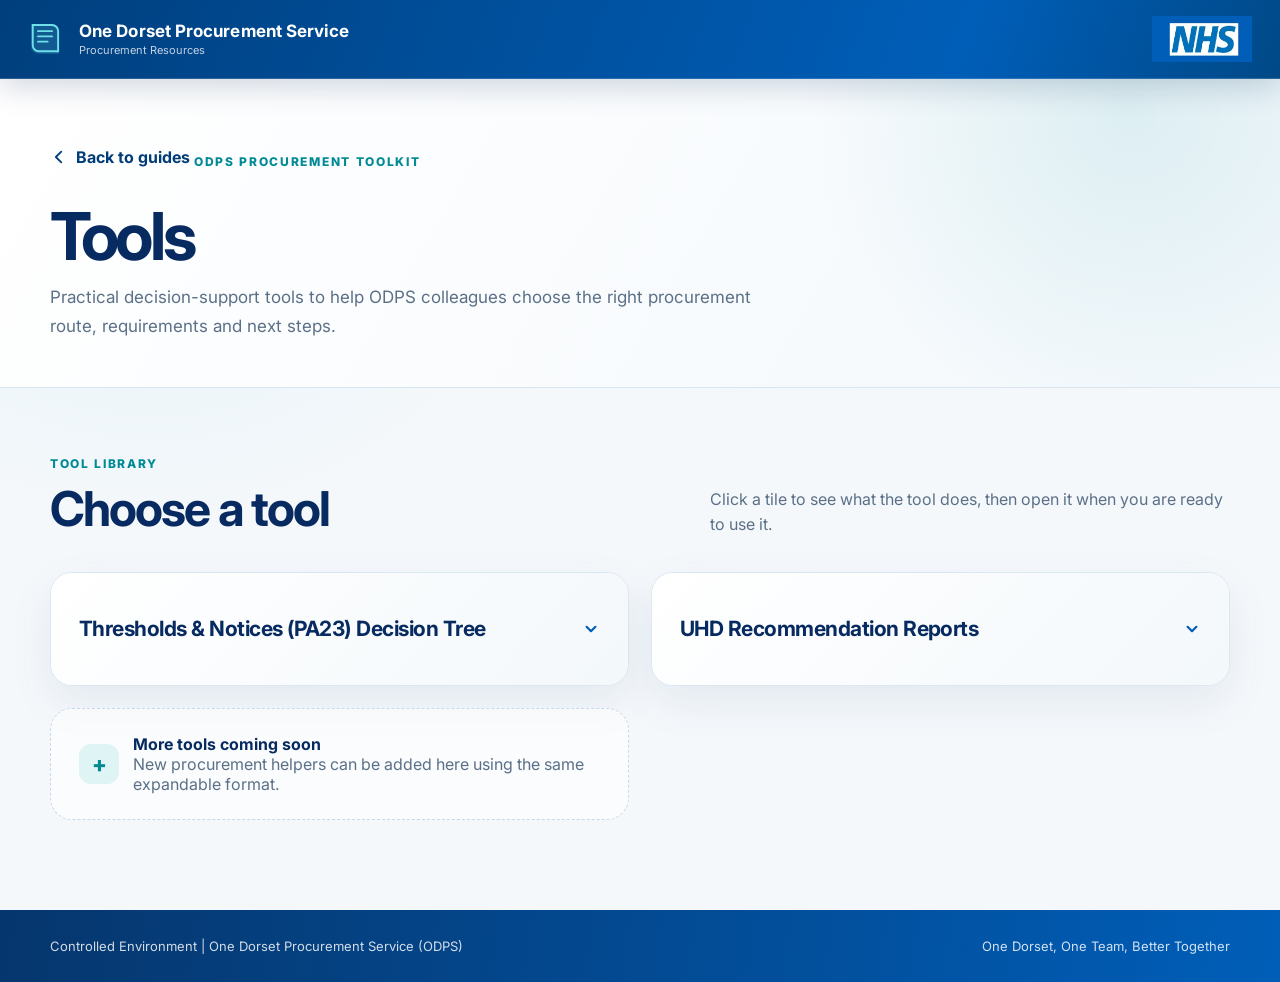
==== commit 667d3ae1: "Add files via upload" ====
--- a/tools.html
+++ b/tools.html
@@ -230,6 +230,53 @@
     }
 
     .tools-coming strong { color: var(--navy); }
+
+    .report-icon {
+      position: absolute;
+      left: 50%;
+      top: 50%;
+      width: 172px;
+      height: 172px;
+      transform: translate(-50%, -50%);
+      color: rgba(255,255,255,.96);
+    }
+
+    .report-icon path,
+    .report-icon rect,
+    .report-icon circle {
+      fill: none;
+      stroke: currentColor;
+      stroke-width: 2.4;
+      stroke-linecap: round;
+      stroke-linejoin: round;
+    }
+
+    .tool-secondary-button {
+      min-height: 46px;
+      padding: 11px 16px;
+      display: inline-flex;
+      align-items: center;
+      justify-content: center;
+      gap: 8px;
+      border: 1px solid #bfd5e6;
+      border-radius: 10px;
+      background: #fff;
+      color: var(--deep-blue);
+      text-decoration: none;
+      font-weight: 700;
+      cursor: pointer;
+    }
+
+    .tool-secondary-button:hover {
+      background: #f2f8fb;
+      border-color: #8fb8d3;
+    }
+
+    .tool-card[data-tool="reports"] .tool-visual {
+      background:
+        radial-gradient(circle at 72% 20%, rgba(76,213,223,.32), transparent 22%),
+        linear-gradient(155deg, #008a96, #006f85 52%, #064884);
+    }
 
     @media (max-width: 850px) {
       .tools-grid { grid-template-columns: 1fr; }
@@ -331,6 +378,41 @@
             </div>
           </article>
 
+          <article class="tool-card is-collapsed" id="recommendation-report-card" data-tool="reports">
+            <button class="tool-summary" type="button" aria-expanded="false" aria-controls="recommendation-report-details">
+              <strong>UHD Recommendation Reports</strong>
+              <svg viewBox="0 0 20 20" aria-hidden="true"><path d="m6 8 4 4 4-4" fill="none" stroke="currentColor" stroke-width="2" stroke-linecap="round" stroke-linejoin="round"/></svg>
+            </button>
+
+            <div class="tool-expanded" id="recommendation-report-details">
+              <div class="tool-content">
+                <div class="tool-kicker">Recommendation reports</div>
+                <h2>UHD Recommendation Reports</h2>
+                <p>Access the current guidance notes for preparing recommendation reports, or move into the report-selection route.</p>
+                <div class="tool-actions">
+                  <a class="primary-button" href="tools/recommendation-reports/guidance-notes.html">
+                    Guidance Notes
+                    <svg viewBox="0 0 20 20" aria-hidden="true"><path d="m7 4 6 6-6 6" fill="none" stroke="currentColor" stroke-width="2" stroke-linecap="round" stroke-linejoin="round"/></svg>
+                  </a>
+                  <a class="tool-secondary-button" href="tools/recommendation-reports/select-document.html">Select Document</a>
+                </div>
+              </div>
+
+              <div class="tool-visual" aria-hidden="true">
+                <svg class="report-icon" viewBox="0 0 180 180">
+                  <rect x="44" y="22" width="92" height="136" rx="10"/>
+                  <path d="M63 52h54M63 70h54M63 88h40"/>
+                  <path d="m64 119 13 13 37-39"/>
+                  <circle cx="69" cy="126" r="25"/>
+                </svg>
+              </div>
+
+              <button class="tool-collapse" type="button" aria-label="Collapse UHD Recommendation Reports tool">
+                <svg viewBox="0 0 20 20" aria-hidden="true"><path d="m6 12 4-4 4 4" fill="none" stroke="currentColor" stroke-width="2" stroke-linecap="round" stroke-linejoin="round"/></svg>
+              </button>
+            </div>
+          </article>
+
           <aside class="tools-coming">
             <span aria-hidden="true">+</span>
             <div>
@@ -351,31 +433,42 @@
   </footer>
 
   <script>
-    const card = document.querySelector("#threshold-tool-card");
-    const summary = card.querySelector(".tool-summary");
-    const collapse = card.querySelector(".tool-collapse");
-
-    function setExpanded(expanded) {
+    const toolCards = Array.from(document.querySelectorAll(".tool-card"));
+
+    function setExpanded(card, expanded) {
+      toolCards.forEach(otherCard => {
+        if (otherCard !== card) {
+          otherCard.classList.remove("is-expanded");
+          otherCard.classList.add("is-collapsed");
+          otherCard.querySelector(".tool-summary")?.setAttribute("aria-expanded", "false");
+        }
+      });
+
       card.classList.toggle("is-expanded", expanded);
       card.classList.toggle("is-collapsed", !expanded);
-      summary.setAttribute("aria-expanded", String(expanded));
-    }
-
-    card.addEventListener("click", (event) => {
-      const interactive = event.target.closest("button, a, input, select, textarea, label");
-
-      if (interactive === summary) {
-        setExpanded(!card.classList.contains("is-expanded"));
-        return;
-      }
-
-      if (interactive) return;
-      setExpanded(!card.classList.contains("is-expanded"));
-    });
-
-    collapse.addEventListener("click", () => {
-      setExpanded(false);
-      summary.focus();
+      card.querySelector(".tool-summary")?.setAttribute("aria-expanded", String(expanded));
+    }
+
+    toolCards.forEach(card => {
+      const summary = card.querySelector(".tool-summary");
+      const collapse = card.querySelector(".tool-collapse");
+
+      card.addEventListener("click", event => {
+        const interactive = event.target.closest("button, a, input, select, textarea, label");
+
+        if (interactive === summary) {
+          setExpanded(card, !card.classList.contains("is-expanded"));
+          return;
+        }
+
+        if (interactive) return;
+        setExpanded(card, !card.classList.contains("is-expanded"));
+      });
+
+      collapse?.addEventListener("click", () => {
+        setExpanded(card, false);
+        summary?.focus();
+      });
     });
   </script>
 </body>
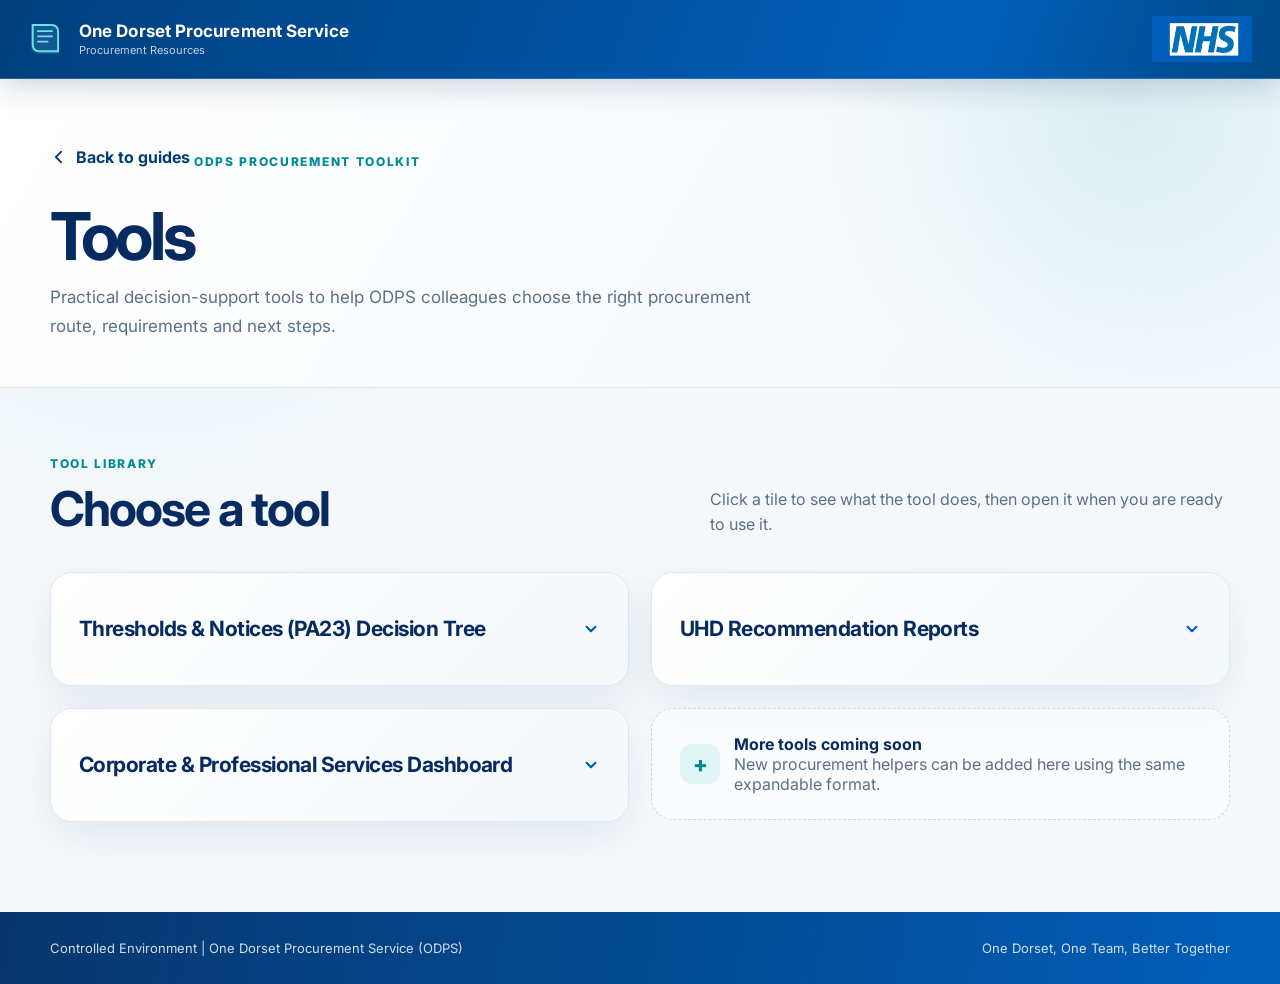
==== commit 430fd460: "Add files via upload" ====
--- a/tools.html
+++ b/tools.html
@@ -276,6 +276,33 @@
       background:
         radial-gradient(circle at 72% 20%, rgba(76,213,223,.32), transparent 22%),
         linear-gradient(155deg, #008a96, #006f85 52%, #064884);
+    }
+
+
+    .dashboard-icon {
+      position: absolute;
+      left: 50%;
+      top: 50%;
+      width: 178px;
+      height: 178px;
+      transform: translate(-50%, -50%);
+      color: rgba(255,255,255,.96);
+    }
+
+    .dashboard-icon rect,
+    .dashboard-icon path,
+    .dashboard-icon circle {
+      fill: none;
+      stroke: currentColor;
+      stroke-width: 2.4;
+      stroke-linecap: round;
+      stroke-linejoin: round;
+    }
+
+    .tool-card[data-tool="corporate-dashboard"] .tool-visual {
+      background:
+        radial-gradient(circle at 72% 20%, rgba(82,222,213,.34), transparent 22%),
+        linear-gradient(155deg, #0b6f77, #075560 54%, #073b61);
     }
 
     @media (max-width: 850px) {
@@ -413,6 +440,40 @@
             </div>
           </article>
 
+          <article class="tool-card is-collapsed" id="corporate-dashboard-card" data-tool="corporate-dashboard">
+            <button class="tool-summary" type="button" aria-expanded="false" aria-controls="corporate-dashboard-details">
+              <strong>Corporate &amp; Professional Services Dashboard</strong>
+              <svg viewBox="0 0 20 20" aria-hidden="true"><path d="m6 8 4 4 4-4" fill="none" stroke="currentColor" stroke-width="2" stroke-linecap="round" stroke-linejoin="round"/></svg>
+            </button>
+
+            <div class="tool-expanded" id="corporate-dashboard-details">
+              <div class="tool-content">
+                <div class="tool-kicker">Portfolio intelligence</div>
+                <h2>Corporate &amp; Professional Services Dashboard</h2>
+                <p>Interactive portfolio view of assigned contracts and mapped cost centres across UHD, DCH, DHC and NHS Dorset ICB, with filters for value, volume, status, expiry exposure, supplier concentration and data quality.</p>
+                <div class="tool-actions">
+                  <a class="primary-button" href="tools/corporate-professional-services-dashboard.html">
+                    Open dashboard
+                    <svg viewBox="0 0 20 20" aria-hidden="true"><path d="m7 4 6 6-6 6" fill="none" stroke="currentColor" stroke-width="2" stroke-linecap="round" stroke-linejoin="round"/></svg>
+                  </a>
+                </div>
+              </div>
+
+              <div class="tool-visual" aria-hidden="true">
+                <svg class="dashboard-icon" viewBox="0 0 180 180">
+                  <rect x="28" y="25" width="124" height="128" rx="13"/>
+                  <path d="M47 131V95M72 131V72M97 131v-21M122 131V54"/>
+                  <path d="M44 49h42"/>
+                  <circle cx="129" cy="48" r="8"/>
+                </svg>
+              </div>
+
+              <button class="tool-collapse" type="button" aria-label="Collapse Corporate and Professional Services Dashboard">
+                <svg viewBox="0 0 20 20" aria-hidden="true"><path d="m6 12 4-4 4 4" fill="none" stroke="currentColor" stroke-width="2" stroke-linecap="round" stroke-linejoin="round"/></svg>
+              </button>
+            </div>
+          </article>
+
           <aside class="tools-coming">
             <span aria-hidden="true">+</span>
             <div>
